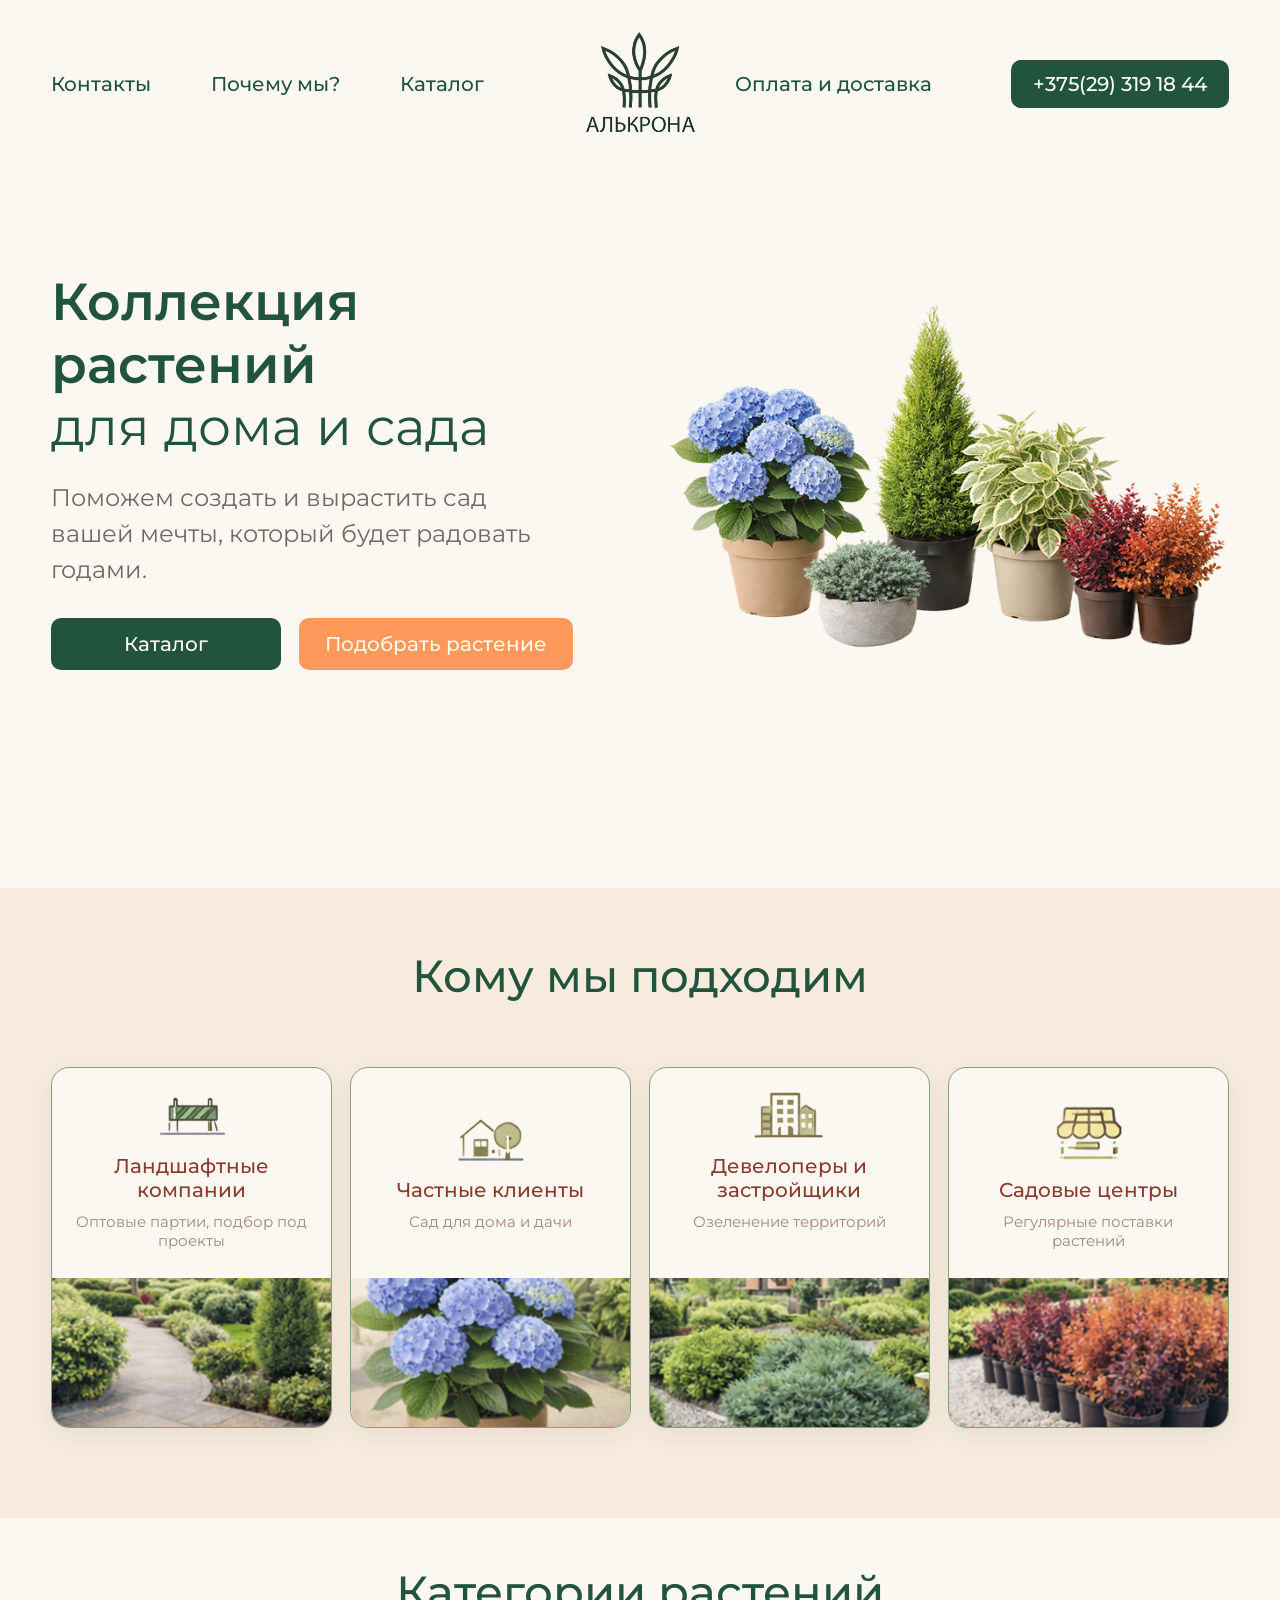
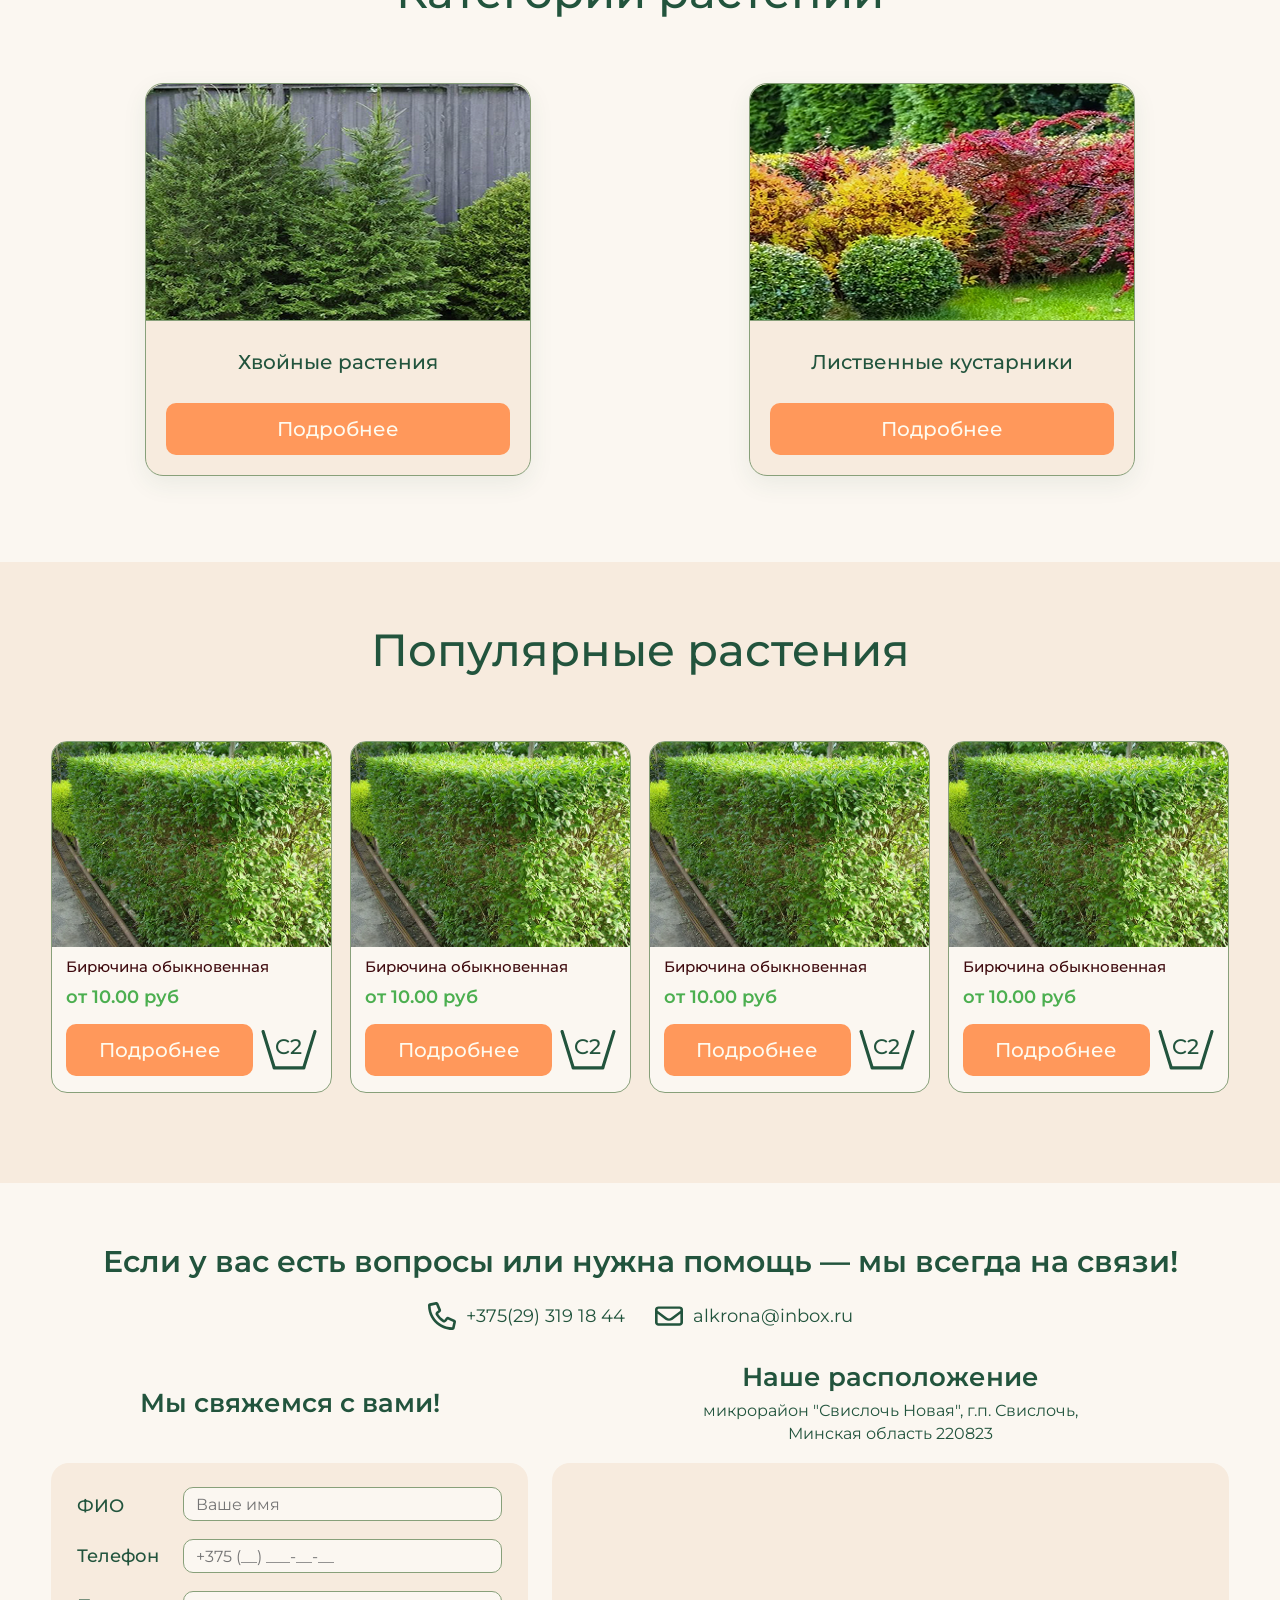
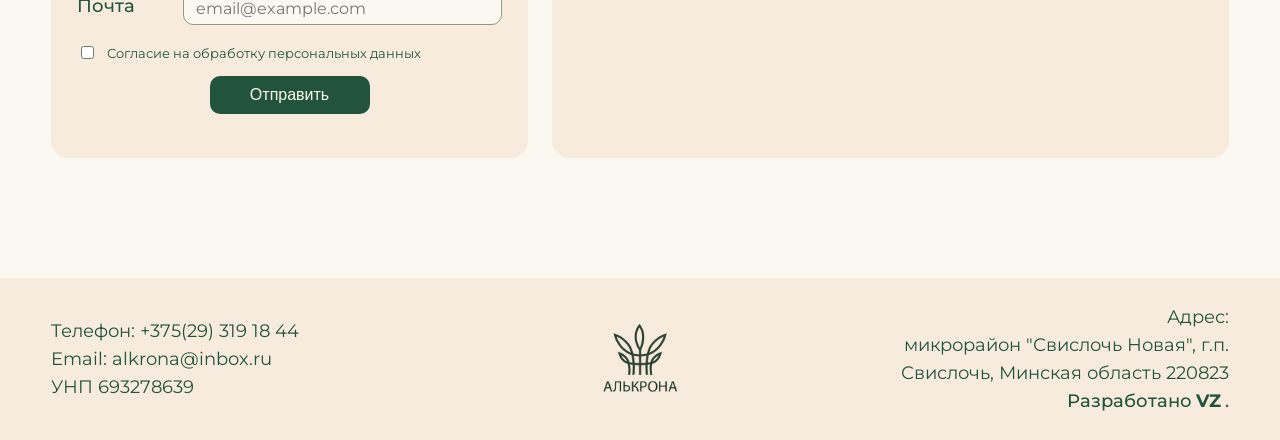
==== index.html @ c5afd736 "first commit" ====
<!DOCTYPE html>
<html lang="ru">

<head>
    <meta charset="UTF-8" />
    <meta name="viewport" content="width=device-width, initial-scale=1.0" />
    <title>Алькрона — коллекция растений для дома и сада</title>
    <link rel="preconnect" href="https://fonts.googleapis.com">
    <link rel="preconnect" href="https://fonts.gstatic.com" crossorigin>
    <link href="https://fonts.googleapis.com/css2?family=Montserrat:wght@400;500;600;700&display=swap" rel="stylesheet">
    <link rel="stylesheet" href="scss/style.css" />
</head>

<body class="page">
    <header class="site-header">
        <div class="container site-header__inner">
            <nav class="site-header__nav site-header__nav--left">
                <a class="site-header__link" href="#contacts">Контакты</a>
                <a class="site-header__link" href="#why">Почему мы?</a>
                <a class="site-header__link" href="#catalog">Каталог</a>
            </nav>

            <a class="site-header__logo" href="#top" aria-label="Алькрона">
                <img src="assets/images/logo.png" alt="Логотип Алькрона" />
            </a>

            <button class="site-header__toggle" type="button" aria-label="Открыть меню" aria-expanded="false"
                aria-controls="site-menu">
                <span class="site-header__toggle-line"></span>
                <span class="site-header__toggle-line"></span>
                <span class="site-header__toggle-line"></span>
            </button>

            <nav class="site-header__nav site-header__nav--right">
                <a class="site-header__link site-header__link-delivery" href="#delivery">Оплата и доставка</a>
                <a class="btn btn--ghost site-header__phone" href="tel:+375293191844">+375(29) 319 18 44</a>
            </nav>
        </div>
        <div class="site-header__drawer" id="site-menu">
            <div class="container site-header__drawer-inner">
                <a class="site-header__drawer-link" href="#contacts">Контакты</a>
                <a class="site-header__drawer-link" href="#why">Почему мы?</a>
                <a class="site-header__drawer-link" href="#catalog">Каталог</a>
                <a class="site-header__drawer-link" href="#delivery">Оплата и доставка</a>
                <a class="btn btn--ghost site-header__drawer-phone" href="tel:+375293191844">+375(29) 319 18 44</a>
            </div>
        </div>
    </header>

    <main>
        <section class="hero" id="top">
            <div class="container hero__inner">
                <div class="hero__text">
                    <h1 class="hero__title"><span class="hero__title-bold">Коллекция растений</span><br><span
                            class="hero__title-light">для дома и сада</span></h1>
                    <p class="hero__subtitle">Поможем создать и вырастить сад вашей мечты, который будет радовать
                        годами.</p>
                    <div class="hero__actions">
                        <a class="btn btn--primary hero__btn" href="#catalog">Каталог</a>
                        <a class="btn btn--secondary hero__btn hero__btn--accent" href="#contact-form">Подобрать
                            растение</a>
                    </div>
                </div>
                <div class="hero__image">
                    <img src="assets/images/cta.png" alt="Композиция из растений" />
                </div>
            </div>
        </section>

        <section class="section section--soft audience" id="why">
            <div class="container">
                <h2 class="section-title">Кому мы подходим</h2>
                <div class="audience__grid">
                    <article class="audience-card">
                        <img class="audience-card__icon" src="assets/images/land_comp.png" alt="Ландшафтные компании" />
                        <h3 class="audience-card__title">Ландшафтные компании</h3>
                        <p class="audience-card__desc">Оптовые партии, подбор под проекты</p>
                        <div class="audience-card__img-wrap">
                            <img class="audience-card__img" src="assets/images/land_comp_img.png"
                                alt="Ландшафтные компании" />
                        </div>
                    </article>

                    <article class="audience-card">
                        <img class="audience-card__icon" src="assets/images/clients.png" alt="Частные клиенты" />
                        <h3 class="audience-card__title">Частные клиенты</h3>
                        <p class="audience-card__desc">Сад для дома и дачи</p>
                        <div class="audience-card__img-wrap">
                            <img class="audience-card__img" src="assets/images/clients_img.png" alt="Частные клиенты" />
                        </div>
                    </article>

                    <article class="audience-card">
                        <img class="audience-card__icon" src="assets/images/dev.png" alt="Девелоперы и застройщики" />
                        <h3 class="audience-card__title">Девелоперы и застройщики</h3>
                        <p class="audience-card__desc">Озеленение территорий</p>
                        <div class="audience-card__img-wrap">
                            <img class="audience-card__img" src="assets/images/dev_img.png"
                                alt="Девелоперы и застройщики" />
                        </div>
                    </article>

                    <article class="audience-card">
                        <img class="audience-card__icon" src="assets/images/sad_centers.png" alt="Садовые центры" />
                        <h3 class="audience-card__title">Садовые центры</h3>
                        <p class="audience-card__desc">Регулярные поставки растений</p>
                        <div class="audience-card__img-wrap">
                            <img class="audience-card__img" src="assets/images/sad_centers_img.png"
                                alt="Садовые центры" />
                        </div>
                    </article>
                </div>
            </div>
        </section>

        <section class="section categories" id="catalog">
            <div class="container">
                <h2 class="section-title">Категории растений</h2>
                <div class="categories__grid">
                    <article class="category-card">
                        <img class="category-card__img" src="assets/images/hvoi.png" alt="Хвойные растения" />
                        <div class="category-card__body">
                            <h3 class="category-card__title">Хвойные растения</h3>
                            <a class="btn btn--secondary category-card__btn" href="#">Подробнее</a>
                        </div>
                    </article>

                    <article class="category-card">
                        <img class="category-card__img" src="assets/images/listven.png" alt="Лиственные кустарники" />
                        <div class="category-card__body">
                            <h3 class="category-card__title">Лиственные кустарники</h3>
                            <a class="btn btn--secondary category-card__btn" href="#">Подробнее</a>
                        </div>
                    </article>
                </div>
            </div>
        </section>

        <section class="section section--soft products">
            <div class="container">
                <h2 class="section-title">Популярные растения</h2>
                <div class="products__grid">
                    <article class="product-card">
                        <div class="product-card__img-wrap">
                            <img class="product-card__img" src="assets/images/birucha.png"
                                alt="Бирючина обыкновенная" />
                        </div>
                        <h4 class="product-card__title">Бирючина обыкновенная</h4>
                        <p class="product-card__price">от 10.00 руб</p>
                        <div class="product-card__footer">
                            <a class="btn btn--secondary product-card__btn" href="#">Подробнее</a>
                            <span class="pot-badge" aria-label="Размер горшка C2">
                                <svg viewBox="0 0 53 38" xmlns="http://www.w3.org/2000/svg" aria-hidden="true">
                                    <line x1="12.5" y1="36.0002" x2="40.5" y2="36.0002" stroke="currentColor"
                                        stroke-width="3" stroke-linecap="round" />
                                    <line x1="1.5" y1="-1.5" x2="37.1826" y2="-1.5"
                                        transform="matrix(0.29468 -0.955596 0.957003 0.290079 41.601 37.4829)"
                                        stroke="currentColor" stroke-width="3" stroke-linecap="round" />
                                    <line x1="1.5" y1="-1.5" x2="37.1826" y2="-1.5"
                                        transform="matrix(-0.29468 -0.955596 -0.957003 0.290079 11.399 37.4651)"
                                        stroke="currentColor" stroke-width="3" stroke-linecap="round" />
                                    <text x="26.5" y="23" text-anchor="middle" font-size="20" font-weight="500"
                                        fill="currentColor">C2</text>
                                </svg>
                            </span>
                        </div>
                    </article>

                    <article class="product-card">
                        <div class="product-card__img-wrap">
                            <img class="product-card__img" src="assets/images/birucha.png"
                                alt="Бирючина обыкновенная" />
                        </div>
                        <h4 class="product-card__title">Бирючина обыкновенная</h4>
                        <p class="product-card__price">от 10.00 руб</p>
                        <div class="product-card__footer">
                            <a class="btn btn--secondary product-card__btn" href="#">Подробнее</a>
                            <span class="pot-badge" aria-label="Размер горшка C2">
                                <svg viewBox="0 0 53 38" xmlns="http://www.w3.org/2000/svg" aria-hidden="true">
                                    <line x1="12.5" y1="36.0002" x2="40.5" y2="36.0002" stroke="currentColor"
                                        stroke-width="3" stroke-linecap="round" />
                                    <line x1="1.5" y1="-1.5" x2="37.1826" y2="-1.5"
                                        transform="matrix(0.29468 -0.955596 0.957003 0.290079 41.601 37.4829)"
                                        stroke="currentColor" stroke-width="3" stroke-linecap="round" />
                                    <line x1="1.5" y1="-1.5" x2="37.1826" y2="-1.5"
                                        transform="matrix(-0.29468 -0.955596 -0.957003 0.290079 11.399 37.4651)"
                                        stroke="currentColor" stroke-width="3" stroke-linecap="round" />
                                    <text x="26.5" y="23" text-anchor="middle" font-size="20" font-weight="500"
                                        fill="currentColor">C2</text>
                                </svg>
                            </span>
                        </div>
                    </article>

                    <article class="product-card">
                        <div class="product-card__img-wrap">
                            <img class="product-card__img" src="assets/images/birucha.png"
                                alt="Бирючина обыкновенная" />
                        </div>
                        <h4 class="product-card__title">Бирючина обыкновенная</h4>
                        <p class="product-card__price">от 10.00 руб</p>
                        <div class="product-card__footer">
                            <a class="btn btn--secondary product-card__btn" href="#">Подробнее</a>
                            <span class="pot-badge" aria-label="Размер горшка C2">
                                <svg viewBox="0 0 53 38" xmlns="http://www.w3.org/2000/svg" aria-hidden="true">
                                    <line x1="12.5" y1="36.0002" x2="40.5" y2="36.0002" stroke="currentColor"
                                        stroke-width="3" stroke-linecap="round" />
                                    <line x1="1.5" y1="-1.5" x2="37.1826" y2="-1.5"
                                        transform="matrix(0.29468 -0.955596 0.957003 0.290079 41.601 37.4829)"
                                        stroke="currentColor" stroke-width="3" stroke-linecap="round" />
                                    <line x1="1.5" y1="-1.5" x2="37.1826" y2="-1.5"
                                        transform="matrix(-0.29468 -0.955596 -0.957003 0.290079 11.399 37.4651)"
                                        stroke="currentColor" stroke-width="3" stroke-linecap="round" />
                                    <text x="26.5" y="23" text-anchor="middle" font-size="20" font-weight="500"
                                        fill="currentColor">C2</text>
                                </svg>
                            </span>
                        </div>
                    </article>

                    <article class="product-card">
                        <div class="product-card__img-wrap">
                            <img class="product-card__img" src="assets/images/birucha.png"
                                alt="Бирючина обыкновенная" />
                        </div>
                        <h4 class="product-card__title">Бирючина обыкновенная</h4>
                        <p class="product-card__price">от 10.00 руб</p>
                        <div class="product-card__footer">
                            <a class="btn btn--secondary product-card__btn" href="#">Подробнее</a>
                            <span class="pot-badge" aria-label="Размер горшка C2">
                                <svg viewBox="0 0 53 38" xmlns="http://www.w3.org/2000/svg" aria-hidden="true">
                                    <line x1="12.5" y1="36.0002" x2="40.5" y2="36.0002" stroke="currentColor"
                                        stroke-width="3" stroke-linecap="round" />
                                    <line x1="1.5" y1="-1.5" x2="37.1826" y2="-1.5"
                                        transform="matrix(0.29468 -0.955596 0.957003 0.290079 41.601 37.4829)"
                                        stroke="currentColor" stroke-width="3" stroke-linecap="round" />
                                    <line x1="1.5" y1="-1.5" x2="37.1826" y2="-1.5"
                                        transform="matrix(-0.29468 -0.955596 -0.957003 0.290079 11.399 37.4651)"
                                        stroke="currentColor" stroke-width="3" stroke-linecap="round" />
                                    <text x="26.5" y="23" text-anchor="middle" font-size="20" font-weight="500"
                                        fill="currentColor">C2</text>
                                </svg>
                            </span>
                        </div>
                    </article>
                </div>
            </div>
        </section>

        <section class="contact container" id="contacts">
            <h4 class="contact__title">Если у вас есть вопросы или нужна помощь — мы всегда на связи!</h4>
            <div class="contact__info">
                <div class="contact__info-item">
                    <svg class="contact__info-item__icon" width="30" height="30" viewBox="0 0 30 30" fill="none"
                        xmlns="http://www.w3.org/2000/svg" aria-hidden="true">
                        <path
                            d="M22.0312 16.1106C20.9766 15.7199 20.0586 15.9543 19.2773 16.8138L17.3438 19.158C14.6094 17.5562 12.4414 15.3878 10.8398 12.6529L13.1836 10.7189C14.043 9.93749 14.2773 9.01934 13.8867 7.96445L11.0742 1.40066C10.8398 0.892752 10.4688 0.521586 9.96094 0.287165C9.49219 0.0136745 8.98438 -0.0644657 8.4375 0.0527447L1.875 1.45927C0.703125 1.77183 0.078125 2.5337 0 3.74487C0.0390625 8.31608 1.09375 12.477 3.16406 16.2278C5.19531 19.9785 7.96875 23.0651 11.4844 25.4874C15 27.8707 18.9844 29.3358 23.4375 29.8828C24.0234 29.9219 24.6094 29.9609 25.1953 30C25.5469 30 25.8984 30 26.25 30C27.4609 29.9219 28.2227 29.3163 28.5352 28.1832L29.9414 21.6195C30.0586 21.0334 30 20.506 29.7656 20.0371C29.4922 19.5292 29.1016 19.158 28.5938 18.9236L22.0312 16.1106ZM25.8984 27.187C21.6016 27.0697 17.7344 25.9758 14.2969 23.9051C10.8594 21.8734 8.125 19.1385 6.09375 15.7003C4.02344 12.2622 2.92969 8.41375 2.8125 4.15511L8.61328 2.86579L11.1328 8.78492L9.02344 10.4845C8.51562 10.9533 8.20312 11.5198 8.08594 12.184C7.96875 12.8091 8.06641 13.4343 8.37891 14.0594C10.2539 17.2241 12.7734 19.7441 15.9375 21.6195C16.5625 21.9711 17.207 22.0688 17.8711 21.9125C18.4961 21.7953 19.043 21.4827 19.5117 20.9748L21.2695 18.865L27.1289 21.385L25.8984 27.187Z"
                            fill="#22543D" />
                    </svg>
                    <a href="tel:+375293191844">+375(29) 319 18 44</a>
                </div>
                <div class="contact__info-item">
                    <svg class="contact__info-item__icon" width="32" height="22" viewBox="0 0 32 22" fill="none"
                        xmlns="http://www.w3.org/2000/svg" aria-hidden="true">
                        <path
                            d="M4 2.75C3.375 2.78819 3.04167 3.09375 3 3.66667V4.92708L13.8125 13.0625C14.4792 13.5208 15.2083 13.75 16 13.75C16.8333 13.75 17.5833 13.5208 18.25 13.0625L29 4.92708V3.66667C28.9583 3.09375 28.625 2.78819 28 2.75H4ZM3 8.47917V18.3333C3.04167 18.9062 3.375 19.2118 4 19.25H28C28.625 19.2118 28.9583 18.9062 29 18.3333V8.47917L20.125 15.1823C18.875 16.0608 17.5 16.5 16 16.5C14.5 16.5 13.125 16.0608 11.875 15.1823L3 8.47917ZM0 3.66667C0.0416667 2.63542 0.4375 1.77604 1.1875 1.08854C1.9375 0.401042 2.875 0.0381944 4 0H28C29.125 0.0381944 30.0625 0.401042 30.8125 1.08854C31.5625 1.77604 31.9583 2.63542 32 3.66667V18.3333C31.9583 19.3646 31.5625 20.224 30.8125 20.9115C30.0625 21.599 29.125 21.9618 28 22H4C2.875 21.9618 1.9375 21.599 1.1875 20.9115C0.4375 20.224 0.0416667 19.3646 0 18.3333V3.66667Z"
                            fill="#22543D" />
                    </svg>
                    <a href="mailto:alkrona@inbox.ru">alkrona@inbox.ru</a>
                </div>
            </div>
            <div class="form-map" id="contact-form">
                <div class="form-map__head form-map__head--form">Мы свяжемся с вами!</div>
                <div class="form-map__head form-map__head--map">
                    <div class="form-map__title">Наше расположение</div>
                    <div class="form-map__address">микрорайон "Свислочь Новая", г.п. Свислочь,<br>Минская область 220823</div>
                </div>
                <div class="form-block">
                    <form class="contact__form" id="contactForm">
                        <div class="contact__form__block">
                            <div>
                                <label for="name" class="form__label">ФИО</label>
                                <label for="phone" class="form__label form__label--margin">Телефон</label>
                                <label for="email" class="form__label">Почта</label>
                            </div>
                            <div>
                                <input type="text" id="name" name="name" class="form__input" placeholder="Ваше имя" autocomplete="name" pattern="[A-Za-zА-Яа-яЁё\\s\\-]+" title="Только буквы, пробелы и дефис" required="">
                                <input type="tel" id="phone" name="phone" class="form__input form__input--margin" placeholder="+375 (__) ___-__-__" inputmode="numeric" autocomplete="tel" pattern="\\+375 \\(\\d{2}\\) \\d{3}-\\d{2}-\\d{2}" title="Формат: +375 (__) ___-__-__" maxlength="19" required="">
                                <input type="email" id="email" name="email" class="form__input" placeholder="email@example.com" autocomplete="email" required="">
                            </div>
                        </div>
                        <div class="form__checkbox">
                            <input type="checkbox" id="consent" name="consent" required="">
                            <label for="consent">Согласие на обработку персональных данных</label>
                        </div>
                        <button type="submit" class="form__button">Отправить</button>
                    </form>
                    <div id="formStatus" class="form__status" style="margin-top: 20px;"></div>
                </div>
                <div class="contact__map" id="delivery">
                    <iframe src="https://yandex.ru/map-widget/v1/?um=constructor%3A8d1dd97cea5bcbd13bef0f22e17e92874f72eb091e16b5cc76e652ec276bca34&amp;source=constructor" allowfullscreen></iframe>
                </div>
            </div>
        </section>
    </main>

    <footer class="site-footer">
        <div class="container site-footer__inner">
            <div class="site-footer__left">
                <span>Телефон: +375(29) 319 18 44</span>
                <span>Email: alkrona@inbox.ru</span>
                <span>УНП 693278639</span>
            </div>
            <div class="site-footer__center">
                <img src="assets/images/logo.png" alt="Алькрона" />
            </div>
            <div class="site-footer__right">
                <span>Адрес:</span>
                <span>микрорайон "Свислочь Новая", г.п.</span>
                <span>Свислочь, Минская область 220823</span>
                <span class="developer">Разработано <strong>VZ</strong>.</span>
            </div>
        </div>
    </footer>
    <script src="js/sctipt.js"></script>
</body>
</html>
---- scss/style.css ----
* {
  box-sizing: border-box;
}

body.page {
  margin: 0;
  font-family: "Montserrat", sans-serif;
  background: #FBF7F1;
  color: #22543D;
}

img {
  max-width: 100%;
  display: block;
}

a {
  color: inherit;
  text-decoration: none;
}

.container {
  width: min(1180px, 92vw);
  margin: 0 auto;
}

.btn, .form__button {
  display: inline-flex;
  align-items: center;
  justify-content: center;
  padding: 14px 26px;
  border-radius: 10px;
  font-weight: 500;
  font-size: 20px;
  border: none;
  cursor: pointer;
  transition: transform 0.15s ease, box-shadow 0.15s ease, background 0.15s ease;
}
.btn--primary, .form__button {
  background: #22543D;
  color: #FEFAEE;
}
.btn--secondary {
  background: #FF985B;
  color: #FEFAEE;
}
.btn--ghost {
  background: #22543D;
  color: #fff;
  font-weight: 500;
  padding: 12px 22px;
}
.btn:hover, .form__button:hover {
  transform: translateY(-1px);
  box-shadow: 0 8px 24px rgba(34, 84, 61, 0.08);
}

.site-header {
  background: #FBF7F1;
}
.site-header__inner {
  display: grid;
  grid-template-columns: 1fr auto 1fr;
  grid-template-areas: "left logo right";
  align-items: center;
  gap: 16px;
  padding: 28px 0 14px;
}
.site-header__nav {
  display: flex;
  align-items: center;
  gap: 60px;
  flex-wrap: wrap;
}
.site-header__nav--left {
  grid-area: left;
}
.site-header__nav--right {
  grid-area: right;
  justify-content: space-between;
  gap: 0px !important;
}
.site-header__link {
  font-size: 20px;
  font-weight: 500;
  line-height: 1.2;
  color: #22543D;
}
.site-header__link-delivery {
  padding-left: 20px;
}
.site-header__logo {
  grid-area: logo;
  justify-self: center;
}
.site-header__logo img {
  width: 118px;
}
.site-header__phone {
  white-space: nowrap;
  min-width: 210px;
  justify-content: center;
}
.site-header__toggle {
  grid-area: right;
  justify-self: end;
  display: none;
  width: 36px;
  height: 20px;
  border: none;
  background: transparent;
  padding: 0;
  flex-direction: column;
  align-items: center;
  justify-content: space-between;
  cursor: pointer;
}
.site-header__toggle-line {
  width: 100%;
  height: 2px;
  background: #22543D;
  border-radius: 2px;
  transition: transform 0.2s ease, opacity 0.2s ease;
}
.site-header__drawer {
  display: none;
  border-top: 1px solid #E6D9C9;
  background: #FBF7F1;
  padding: 12px 0 18px;
}
.site-header__drawer-inner {
  display: flex;
  flex-direction: column;
  gap: 20px;
  text-align: center;
}
.site-header__drawer-link {
  font-size: 20px;
  font-weight: 500;
  color: #22543D;
}
.site-header__drawer-phone {
  width: 100%;
  justify-content: center;
}

.site-header--open .site-header__drawer {
  display: block;
}

.site-header--open .site-header__toggle-line:nth-child(1) {
  transform: translateY(9px) rotate(45deg);
}

.site-header--open .site-header__toggle-line:nth-child(2) {
  opacity: 0;
}

.site-header--open .site-header__toggle-line:nth-child(3) {
  transform: translateY(-9px) rotate(-45deg);
}

.hero {
  padding: 100px 0 200px;
}
.hero__inner {
  display: grid;
  grid-template-columns: repeat(2, minmax(0, 1fr));
  gap: 48px;
  align-items: center;
}
.hero__title {
  margin: 0 0 22px;
  font-size: 52px;
  line-height: 1.2;
  font-weight: 700;
  color: #22543D;
}
.hero__title-bold {
  font-weight: 600;
  display: inline;
}
.hero__title-light {
  font-weight: 400;
  display: inline;
}
.hero__subtitle {
  margin: 0 0 30px;
  font-size: 24px;
  line-height: 1.5;
  color: #6F6A63;
  max-width: 500px;
}
.hero__actions {
  display: flex;
  gap: 18px;
  flex-wrap: wrap;
}
.hero__btn {
  min-width: 230px;
  text-align: center;
}
.hero__image img {
  width: 100%;
  height: auto;
  -o-object-fit: contain;
     object-fit: contain;
}

.section {
  padding: 46px 0 86px;
}
.section--soft {
  background: #F7EBDE;
  padding: 60px 0 90px;
}

.section-title {
  margin: 0 0 64px;
  text-align: center;
  font-size: 45px;
  font-weight: 500;
  color: #22543D;
}

.audience__grid {
  display: grid;
  grid-template-columns: repeat(auto-fit, minmax(240px, 1fr));
  gap: 18px;
}

.audience-card {
  background: #FBF7F1;
  border: 1px solid #88A07A;
  border-radius: 18px;
  padding: 18px 18px 0;
  text-align: center;
  display: flex;
  flex-direction: column;
  gap: 10px;
  justify-content: flex-end;
  overflow: hidden;
  min-height: 360px;
  box-shadow: 0 8px 24px rgba(34, 84, 61, 0.08);
}
.audience-card__icon {
  width: 72px;
  height: auto;
  margin: 4px auto;
}
.audience-card__title {
  margin: 0;
  font-size: 20px;
  font-weight: 500;
  color: #8C3A2B;
}
.audience-card__desc {
  margin: 0;
  font-size: 15px;
  font-weight: 400;
  color: #A4887A;
  min-height: 44px;
}
.audience-card__img-wrap {
  width: calc(100% + 36px);
  margin: 12px -18px -1px;
  border-bottom-left-radius: 18px;
  border-bottom-right-radius: 18px;
  overflow: hidden;
  height: 150px;
  display: flex;
}
.audience-card__img {
  width: 100%;
  height: 100%;
  -o-object-fit: cover;
     object-fit: cover;
  -o-object-position: center;
     object-position: center;
  display: block;
}

.categories__grid {
  display: grid;
  grid-template-columns: repeat(auto-fit, minmax(340px, 1fr));
  gap: 32px;
  margin-top: 12px;
  justify-items: center;
}

.category-card {
  width: 100%;
  max-width: 386px;
  background: #F7EBDE;
  border: 1px solid #88A07A;
  border-radius: 18px;
  overflow: hidden;
  display: flex;
  flex-direction: column;
  box-shadow: 0 8px 24px rgba(34, 84, 61, 0.08);
}
.category-card__img {
  width: 100%;
  height: 236px;
  -o-object-fit: cover;
     object-fit: cover;
}
.category-card__body {
  padding: 29px 20px 20px;
  display: flex;
  flex-direction: column;
  gap: 29px;
  align-items: center;
  border-top: 1px solid #88A07A;
}
.category-card__title {
  margin: 0;
  font-size: 20px;
  font-weight: 500;
  color: #22543D;
}
.category-card__btn {
  width: 100%;
  max-width: 352px;
  height: 52px;
  font-size: 20px;
}

.products__grid {
  display: grid;
  grid-template-columns: repeat(auto-fit, minmax(230px, 1fr));
  gap: 18px;
  margin-top: 8px;
}

.product-card {
  background: #FBF7F1;
  border: 1px solid #88A07A;
  border-radius: 16px;
  overflow: hidden;
  display: flex;
  flex-direction: column;
  gap: 10px;
  padding: 12px 14px 16px;
}
.product-card__img-wrap {
  margin: -12px -14px 0;
}
.product-card__img {
  width: 100%;
  height: 205px;
  -o-object-fit: cover;
     object-fit: cover;
  -o-object-position: center;
     object-position: center;
  display: block;
}
.product-card__title {
  margin: 0;
  font-size: 15px;
  font-weight: 500;
  color: #3F0B0F;
}
.product-card__price {
  margin: 0;
  font-size: 18px;
  font-weight: 600;
  color: #4CAF50;
}
.product-card__footer {
  display: flex;
  align-items: center;
  justify-content: space-between;
  margin-top: 6px;
  gap: 8px;
}
.product-card__btn {
  flex: 1;
  min-width: 130px;
  text-align: center;
}

.pot-badge {
  color: #22543D;
  display: inline-flex;
  align-items: center;
  justify-content: center;
  width: 56px;
}
.pot-badge svg {
  width: 56px;
  height: 40px;
}

.contact {
  padding: 60px 0 80px;
}
.contact__title {
  margin: 0 0 22px;
  text-align: center;
  font-size: 30px;
  font-weight: 600;
  color: #22543D;
}
.contact__info {
  display: flex;
  justify-content: center;
  gap: 30px;
  flex-wrap: wrap;
  color: #22543D;
  font-size: 18px;
}
.contact__info-item {
  display: inline-flex;
  align-items: center;
  gap: 10px;
}
.contact__info-item__icon {
  width: 28px;
  height: 28px;
}

.form-block {
  background: #F7EBDE;
  border-radius: 18px;
  padding: 24px 26px;
  min-height: 280px;
  grid-column: 1/span 5;
}
.form-map {
  display: grid;
  grid-template-columns: repeat(12, minmax(0, 1fr));
  -moz-column-gap: 24px;
       column-gap: 24px;
  row-gap: 18px;
  margin-top: 32px;
  align-items: center;
}
.form-map__head {
  font-size: 26px;
  font-weight: 600;
  color: #22543D;
  line-height: 1.2;
  text-align: center;
}
.form-map__head--form {
  grid-column: 1/span 5;
}
.form-map__head--map {
  grid-column: 6/span 7;
}
.form-map__title {
  font-size: 26px;
  font-weight: 600;
  margin-bottom: 6px;
}
.form-map__address {
  font-size: 16px;
  color: #22543D;
  line-height: 1.45;
  font-weight: 400;
}
.form__label {
  font-size: 18px;
  color: #22543D;
  font-weight: 500;
  display: inline-block;
}
.form__label--margin {
  margin: 28px 0;
}
.form__input {
  width: 100%;
  height: 34px;
  padding: 0 12px;
  border-radius: 10px;
  border: 1px solid #88A07A;
  background: #FBF7F1;
  font-size: 16px;
  font-family: inherit;
  outline: none;
  transition: border 0.15s ease, box-shadow 0.15s ease;
}
.form__input:focus {
  border-color: #22543D;
  box-shadow: 0 0 0 3px rgba(34, 84, 61, 0.12);
}
.form__input--margin {
  margin: 18px 0;
}
.form__checkbox {
  display: flex;
  align-items: center;
  gap: 10px;
  font-size: 13px;
  color: #22543D;
  margin-top: 4px;
}
.form__button {
  width: 160px;
  height: 38px;
  font-size: 16px;
  align-self: center;
}

.contact__map {
  background: #F7EBDE;
  border-radius: 18px;
  height: 295px;
  grid-column: 6/span 7;
  display: flex;
  flex-direction: column;
  gap: 12px;
}
.contact__map__placeholder {
  display: flex;
  align-items: center;
  justify-content: center;
  color: #22543D;
  font-weight: 600;
  font-size: 20px;
}
.contact__form {
  display: flex;
  flex-direction: column;
  gap: 14px;
}
.contact__form__block {
  display: grid;
  grid-template-columns: 90px 1fr;
  gap: 16px 16px;
  align-items: center;
}

.contact__map iframe,
.contact__map__placeholder {
  width: 100%;
  height: 100%;
  border: none;
  border-radius: 14px;
}

.site-footer {
  background: #F7EBDE;
  padding: 28px 0;
  margin-top: 40px;
}
.site-footer__inner {
  display: grid;
  grid-template-columns: 1fr auto 1fr;
  align-items: center;
  gap: 12px;
  color: #22543D;
  font-size: 18px;
}
.site-footer__left, .site-footer__center, .site-footer__right {
  display: flex;
  flex-direction: column;
  gap: 6px;
}
.site-footer__center {
  align-items: center;
  justify-self: center;
}
.site-footer__center img {
  width: 80px;
  height: auto;
}
.site-footer__right {
  text-align: right;
  align-items: flex-end;
}
.site-footer .developer {
  display: inline-flex;
  align-items: baseline;
  gap: 4px;
  font-weight: 500;
}

@media (max-width: 1100px) {
  .site-header__inner {
    grid-template-columns: repeat(2, minmax(0, 1fr));
    row-gap: 14px;
  }
  .site-header__logo {
    grid-column: 1/-1;
    justify-self: center;
  }
  .site-header__nav {
    gap: 15px !important;
  }
  .site-header__link {
    font-size: 20px;
  }
  .site-header__nav--left {
    flex-direction: column;
    align-items: flex-start;
  }
  .site-header__nav--right {
    flex-direction: column;
    align-items: flex-end;
    justify-content: flex-start;
  }
}
@media (max-width: 900px) {
  .site-header__nav {
    display: none;
  }
  .site-header__toggle {
    display: inline-flex;
  }
  .hero__inner {
    grid-template-columns: 1fr;
    text-align: center;
  }
  .hero__subtitle {
    margin-left: auto;
    margin-right: auto;
  }
  .hero__actions {
    justify-content: center;
  }
  .form-map {
    grid-template-columns: 1fr;
  }
  .form-map__head--form,
  .form-map__head--map,
  .form-block,
  .contact__map {
    grid-column: 1/-1;
  }
}
@media (max-width: 768px) {
  .site-header__link {
    font-size: 18px;
  }
  .hero__title {
    font-size: 42px;
  }
  .hero__subtitle {
    font-size: 20px;
  }
  .section-title {
    font-size: 30px;
  }
  .site-footer__inner {
    grid-template-columns: 1fr;
    text-align: center;
  }
  .site-footer__left,
  .site-footer__right {
    align-items: center;
  }
}
@media (max-width: 560px) {
  .site-header__inner {
    grid-template-columns: 1fr;
  }
  .site-header__nav {
    justify-content: center;
  }
  .btn, .form__button,
  .btn--ghost {
    width: 100%;
    font-size: 22px;
  }
  .hero__actions {
    flex-direction: column;
  }
  .products__grid {
    grid-template-columns: repeat(auto-fit, minmax(210px, 1fr));
  }
  .categories__grid {
    grid-template-columns: 1fr;
  }
  .contact__form__block {
    grid-template-columns: 1fr;
  }
  .form__label--margin {
    margin-top: 0;
    margin-bottom: 0;
  }
}/*# sourceMappingURL=style.css.map */
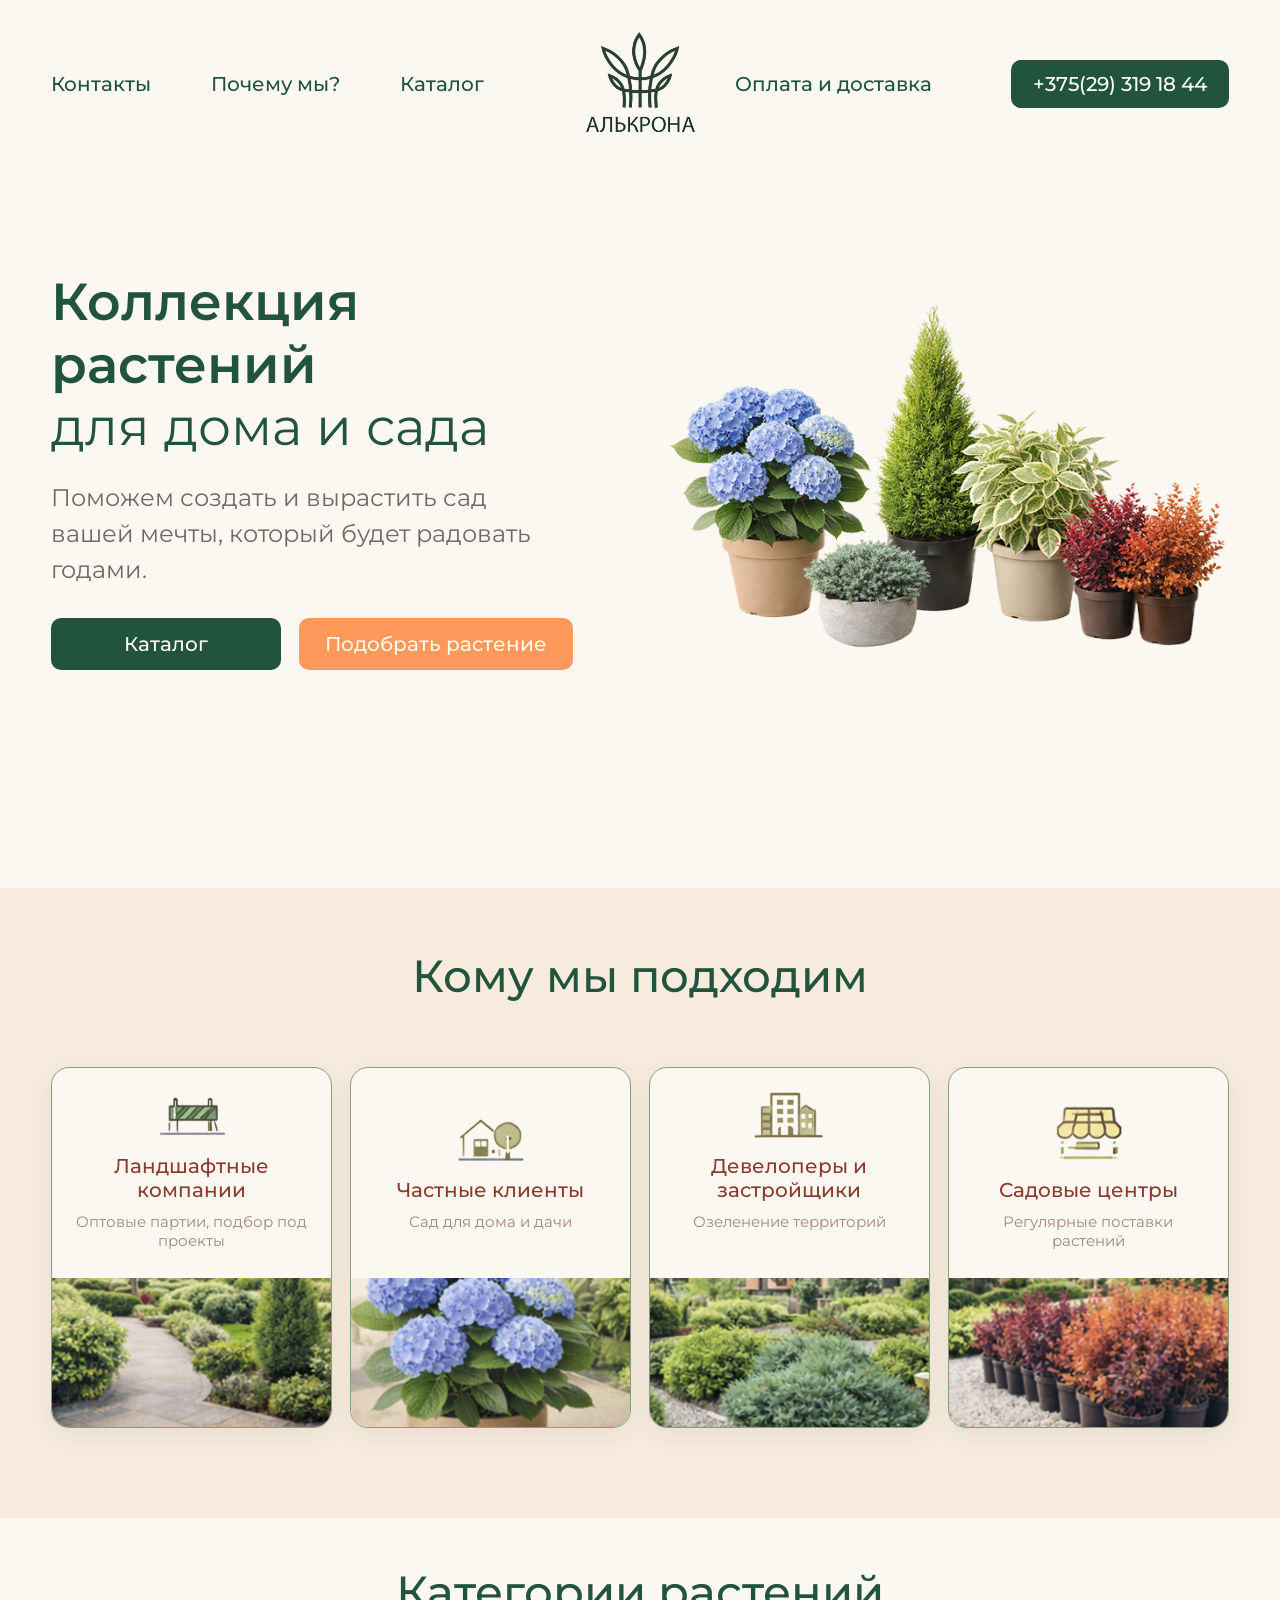
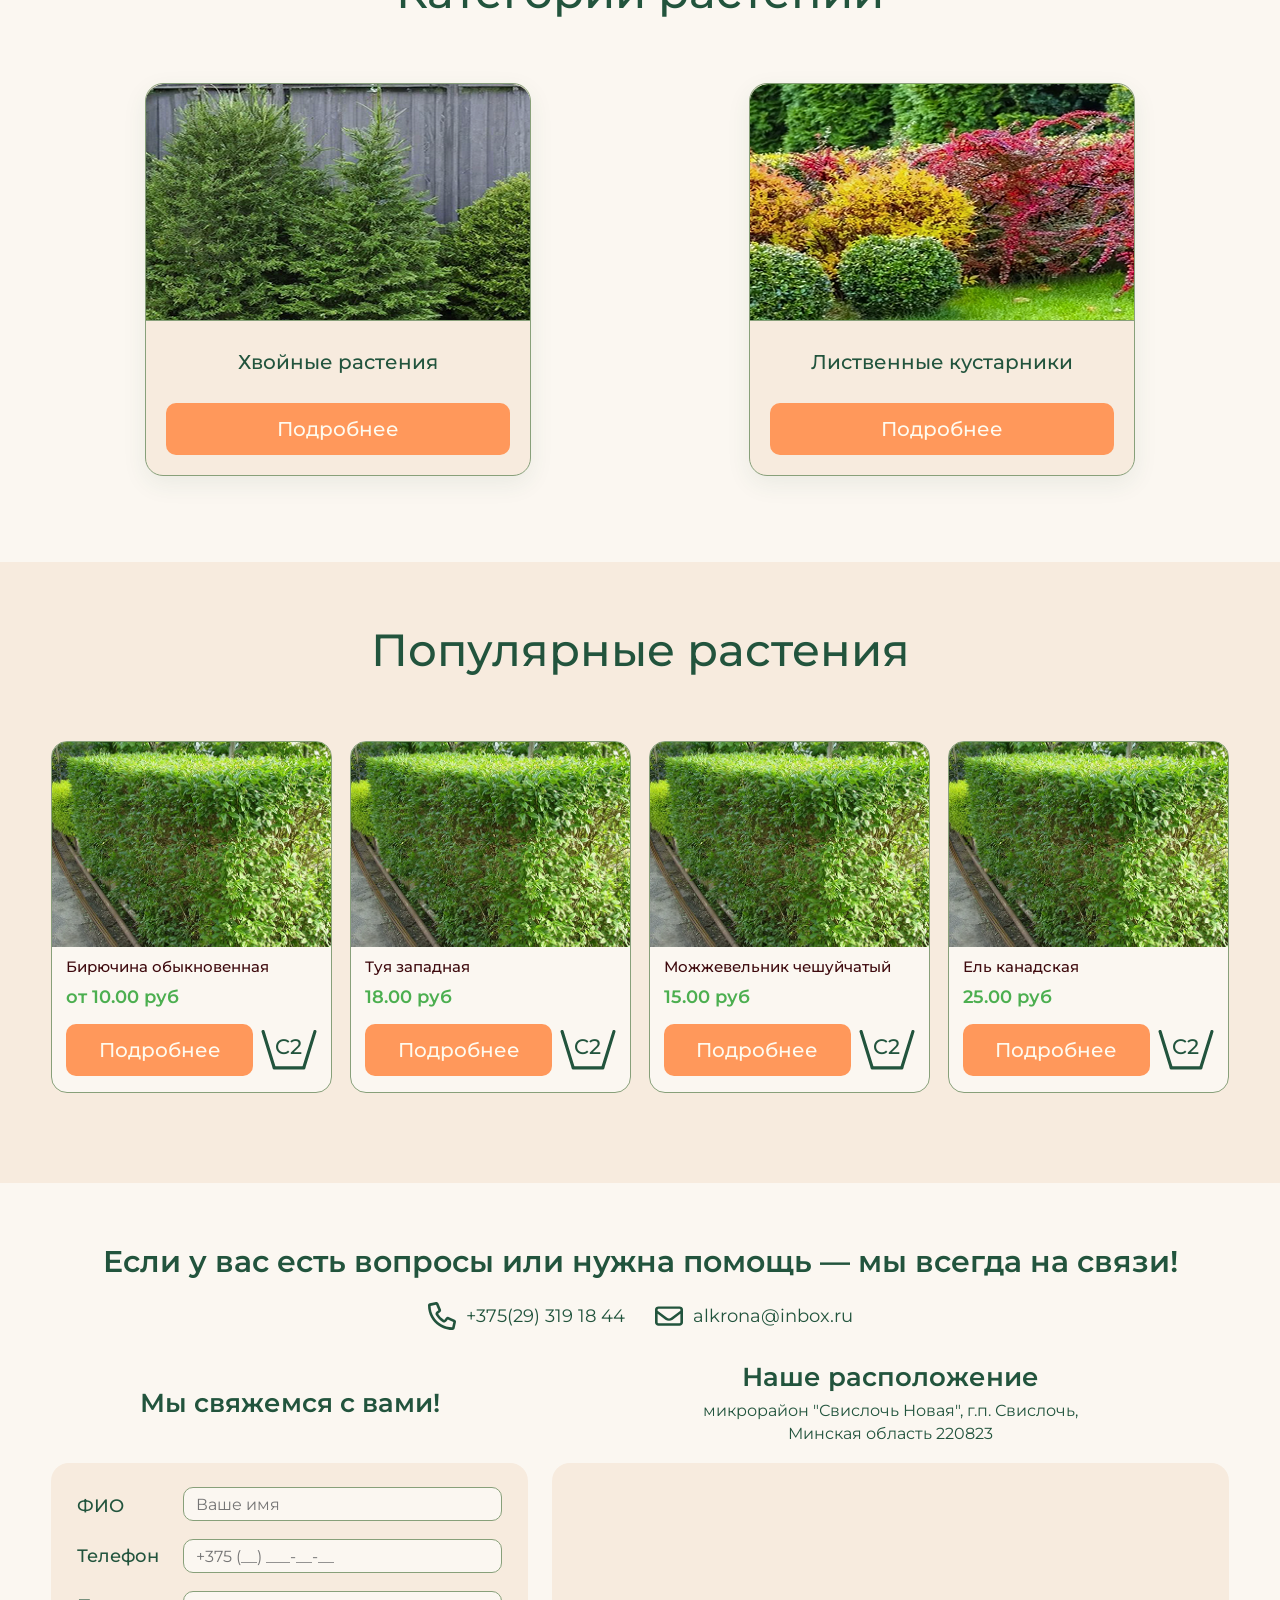
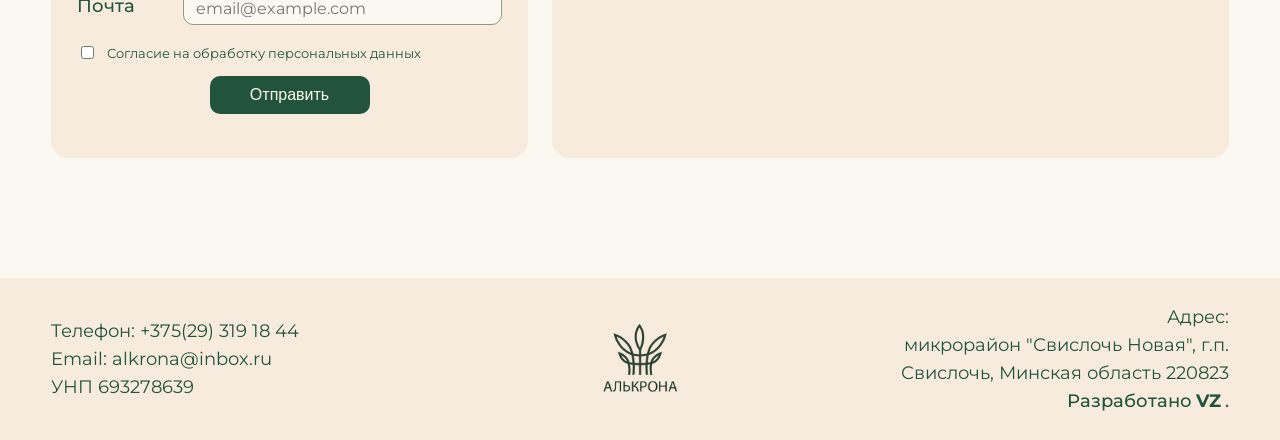
==== commit 250d80d7: "WP aded" ====
--- a/index.html
+++ b/index.html
@@ -17,7 +17,7 @@
             <nav class="site-header__nav site-header__nav--left">
                 <a class="site-header__link" href="#contacts">Контакты</a>
                 <a class="site-header__link" href="#why">Почему мы?</a>
-                <a class="site-header__link" href="#catalog">Каталог</a>
+                <a class="site-header__link" href="catalog.html">Каталог</a>
             </nav>
 
             <a class="site-header__logo" href="#top" aria-label="Алькрона">
@@ -40,7 +40,7 @@
             <div class="container site-header__drawer-inner">
                 <a class="site-header__drawer-link" href="#contacts">Контакты</a>
                 <a class="site-header__drawer-link" href="#why">Почему мы?</a>
-                <a class="site-header__drawer-link" href="#catalog">Каталог</a>
+                <a class="site-header__drawer-link" href="catalog.html">Каталог</a>
                 <a class="site-header__drawer-link" href="#delivery">Оплата и доставка</a>
                 <a class="btn btn--ghost site-header__drawer-phone" href="tel:+375293191844">+375(29) 319 18 44</a>
             </div>
@@ -121,7 +121,7 @@
                         <img class="category-card__img" src="assets/images/hvoi.png" alt="Хвойные растения" />
                         <div class="category-card__body">
                             <h3 class="category-card__title">Хвойные растения</h3>
-                            <a class="btn btn--secondary category-card__btn" href="#">Подробнее</a>
+                            <a class="btn btn--secondary category-card__btn" href="catalog.html?category=conifers">Подробнее</a>
                         </div>
                     </article>
 
@@ -129,7 +129,7 @@
                         <img class="category-card__img" src="assets/images/listven.png" alt="Лиственные кустарники" />
                         <div class="category-card__body">
                             <h3 class="category-card__title">Лиственные кустарники</h3>
-                            <a class="btn btn--secondary category-card__btn" href="#">Подробнее</a>
+                            <a class="btn btn--secondary category-card__btn" href="catalog.html?category=shrubs">Подробнее</a>
                         </div>
                     </article>
                 </div>
@@ -140,16 +140,15 @@
             <div class="container">
                 <h2 class="section-title">Популярные растения</h2>
                 <div class="products__grid">
-                    <article class="product-card">
+                    <article class="product-card" data-product-id="biryuchina-c2">
                         <div class="product-card__img-wrap">
-                            <img class="product-card__img" src="assets/images/birucha.png"
-                                alt="Бирючина обыкновенная" />
+                            <img class="product-card__img" src="assets/images/birucha.png" alt="Бирючина обыкновенная" />
                         </div>
                         <h4 class="product-card__title">Бирючина обыкновенная</h4>
-                        <p class="product-card__price">от 10.00 руб</p>
+                        <p class="product-card__price"><span class="product-card__price-from">от </span><span class="product-card__price-value">10.00 руб</span></p>
                         <div class="product-card__footer">
-                            <a class="btn btn--secondary product-card__btn" href="#">Подробнее</a>
-                            <span class="pot-badge" aria-label="Размер горшка C2">
+                            <a class="btn btn--secondary product-card__btn" href="product.html?id=biryuchina-c2">Подробнее</a>
+                            <span class="pot-badge" aria-label="Размер горшка">
                                 <svg viewBox="0 0 53 38" xmlns="http://www.w3.org/2000/svg" aria-hidden="true">
                                     <line x1="12.5" y1="36.0002" x2="40.5" y2="36.0002" stroke="currentColor"
                                         stroke-width="3" stroke-linecap="round" />
@@ -166,16 +165,15 @@
                         </div>
                     </article>
 
-                    <article class="product-card">
+                    <article class="product-card" data-product-id="thuja-occ-c2">
                         <div class="product-card__img-wrap">
-                            <img class="product-card__img" src="assets/images/birucha.png"
-                                alt="Бирючина обыкновенная" />
-                        </div>
-                        <h4 class="product-card__title">Бирючина обыкновенная</h4>
-                        <p class="product-card__price">от 10.00 руб</p>
+                            <img class="product-card__img" src="assets/images/birucha.png" alt="Туя западная" />
+                        </div>
+                        <h4 class="product-card__title">Туя западная</h4>
+                        <p class="product-card__price"><span class="product-card__price-from"></span><span class="product-card__price-value">18.00 руб</span></p>
                         <div class="product-card__footer">
-                            <a class="btn btn--secondary product-card__btn" href="#">Подробнее</a>
-                            <span class="pot-badge" aria-label="Размер горшка C2">
+                            <a class="btn btn--secondary product-card__btn" href="product.html?id=thuja-occ-c2">Подробнее</a>
+                            <span class="pot-badge" aria-label="Размер горшка">
                                 <svg viewBox="0 0 53 38" xmlns="http://www.w3.org/2000/svg" aria-hidden="true">
                                     <line x1="12.5" y1="36.0002" x2="40.5" y2="36.0002" stroke="currentColor"
                                         stroke-width="3" stroke-linecap="round" />
@@ -192,16 +190,15 @@
                         </div>
                     </article>
 
-                    <article class="product-card">
+                    <article class="product-card" data-product-id="juniperus-blue">
                         <div class="product-card__img-wrap">
-                            <img class="product-card__img" src="assets/images/birucha.png"
-                                alt="Бирючина обыкновенная" />
-                        </div>
-                        <h4 class="product-card__title">Бирючина обыкновенная</h4>
-                        <p class="product-card__price">от 10.00 руб</p>
+                            <img class="product-card__img" src="assets/images/birucha.png" alt="Можжевельник чешуйчатый" />
+                        </div>
+                        <h4 class="product-card__title">Можжевельник чешуйчатый</h4>
+                        <p class="product-card__price"><span class="product-card__price-from"></span><span class="product-card__price-value">15.00 руб</span></p>
                         <div class="product-card__footer">
-                            <a class="btn btn--secondary product-card__btn" href="#">Подробнее</a>
-                            <span class="pot-badge" aria-label="Размер горшка C2">
+                            <a class="btn btn--secondary product-card__btn" href="product.html?id=juniperus-blue">Подробнее</a>
+                            <span class="pot-badge" aria-label="Размер горшка">
                                 <svg viewBox="0 0 53 38" xmlns="http://www.w3.org/2000/svg" aria-hidden="true">
                                     <line x1="12.5" y1="36.0002" x2="40.5" y2="36.0002" stroke="currentColor"
                                         stroke-width="3" stroke-linecap="round" />
@@ -218,16 +215,15 @@
                         </div>
                     </article>
 
-                    <article class="product-card">
+                    <article class="product-card" data-product-id="picea-glauca">
                         <div class="product-card__img-wrap">
-                            <img class="product-card__img" src="assets/images/birucha.png"
-                                alt="Бирючина обыкновенная" />
-                        </div>
-                        <h4 class="product-card__title">Бирючина обыкновенная</h4>
-                        <p class="product-card__price">от 10.00 руб</p>
+                            <img class="product-card__img" src="assets/images/birucha.png" alt="Ель канадская" />
+                        </div>
+                        <h4 class="product-card__title">Ель канадская</h4>
+                        <p class="product-card__price"><span class="product-card__price-from"></span><span class="product-card__price-value">25.00 руб</span></p>
                         <div class="product-card__footer">
-                            <a class="btn btn--secondary product-card__btn" href="#">Подробнее</a>
-                            <span class="pot-badge" aria-label="Размер горшка C2">
+                            <a class="btn btn--secondary product-card__btn" href="product.html?id=picea-glauca">Подробнее</a>
+                            <span class="pot-badge" aria-label="Размер горшка">
                                 <svg viewBox="0 0 53 38" xmlns="http://www.w3.org/2000/svg" aria-hidden="true">
                                     <line x1="12.5" y1="36.0002" x2="40.5" y2="36.0002" stroke="currentColor"
                                         stroke-width="3" stroke-linecap="round" />
@@ -307,8 +303,8 @@
     <footer class="site-footer">
         <div class="container site-footer__inner">
             <div class="site-footer__left">
-                <span>Телефон: +375(29) 319 18 44</span>
-                <span>Email: alkrona@inbox.ru</span>
+                <a href="tel:+375293191844">Телефон: +375(29) 319 18 44</a>
+                <a href="mailto:alkrona@inbox.ru">Email: alkrona@inbox.ru</a>
                 <span>УНП 693278639</span>
             </div>
             <div class="site-footer__center">
--- a/scss/style.css
+++ b/scss/style.css
@@ -577,6 +577,192 @@
   font-weight: 500;
 }
 
+.page--catalog .hero {
+  padding: 40px 0;
+}
+
+.catalog-hero {
+  padding: 40px 0 26px;
+  text-align: center;
+}
+.breadcrumbs {
+  display: inline-flex;
+  gap: 10px;
+  align-items: center;
+  justify-content: center;
+  color: #6F6A63;
+  font-size: 14px;
+  margin: 0 auto 10px;
+}
+.breadcrumbs a {
+  color: #22543D;
+  font-weight: 500;
+}
+.catalog-hero__title {
+  margin: 0 0 8px;
+  font-size: 45px;
+  font-weight: 500;
+}
+.catalog-hero__subtitle {
+  margin: 0 0 8px;
+  color: #6F6A63;
+  font-size: 18px;
+}
+.catalog-hero__meta {
+  font-size: 16px;
+  font-weight: 600;
+  color: #8C3A2B;
+}
+.catalog-hero__filters {
+  margin-top: 18px;
+  display: flex;
+  flex-wrap: wrap;
+  gap: 12px;
+  justify-content: center;
+}
+.catalog-chip {
+  background: #F7EBDE;
+  color: #22543D;
+  border: 1px solid #E6D9C9;
+  border-radius: 14px;
+  padding: 10px 16px;
+  font-size: 16px;
+  cursor: pointer;
+  transition: background 0.2s ease, color 0.2s ease, box-shadow 0.2s ease, border-color 0.2s ease;
+}
+.catalog-chip:hover {
+  box-shadow: 0 8px 22px rgba(34, 84, 61, 0.08);
+}
+.catalog-chip--active {
+  background: #22543D;
+  color: #fff;
+  border-color: #22543D;
+}
+
+.catalog-grid-section {
+  padding: 0 0 80px;
+}
+.catalog-grid {
+  display: grid;
+  grid-template-columns: repeat(auto-fit, minmax(240px, 1fr));
+  gap: 18px;
+}
+.catalog-card {
+  background: #FEFAEE;
+  border: 1px solid #E6D9C9;
+  border-radius: 16px;
+  box-shadow: 0 10px 30px rgba(34, 84, 61, 0.08);
+}
+.catalog-card .product-card__img-wrap {
+  margin: -12px -14px 0;
+  overflow: hidden;
+}
+.catalog-card .product-card__img {
+  height: 210px;
+  border-radius: 12px;
+}
+.catalog-card .product-card__title {
+  font-size: 16px;
+}
+.catalog-card .product-card__price {
+  display: flex;
+  gap: 4px;
+  align-items: center;
+}
+.product-card__price-from {
+  color: #4CAF50;
+}
+
+.catalog__empty, .catalog__error {
+  text-align: center;
+  color: #6F6A63;
+  grid-column: 1/-1;
+  background: #FEFAEE;
+  border: 1px dashed #E6D9C9;
+  border-radius: 14px;
+  padding: 28px;
+}
+
+.product-hero {
+  padding: 26px 0 34px;
+  display: grid;
+  grid-template-columns: repeat(2, minmax(0, 1fr));
+  gap: 40px;
+  align-items: center;
+}
+.product-hero__image img {
+  width: 100%;
+  height: auto;
+  border-radius: 18px;
+  -o-object-fit: cover;
+     object-fit: cover;
+}
+.product-hero__title {
+  margin: 0 0 4px;
+  font-size: 32px;
+  font-weight: 500;
+  color: #22543D;
+}
+.product-hero__latin {
+  margin: 0 0 14px;
+  color: #6F6A63;
+  font-size: 20px;
+  font-weight: 500;
+}
+.product-hero__description {
+  margin: 0 0 18px;
+  font-size: 18px;
+  color: #000;
+  line-height: 1.45;
+  font-weight: 500;
+}
+.product-hero__price {
+  margin: 0 0 12px;
+  font-size: 40px;
+  font-weight: 500;
+  color: #4CAF50;
+}
+.product-hero__actions {
+  display: flex;
+  gap: 12px;
+  flex-wrap: wrap;
+  align-items: center;
+}
+
+.btn--buy {
+  min-width: 160px;
+}
+
+.price-matrix-wrap {
+  overflow-x: auto;
+  padding: 8px 0 30px;
+}
+
+.price-matrix {
+  margin: 0 auto;
+  border: 2px solid #22543D;
+  border-radius: 16px;
+  border-collapse: separate;
+  border-spacing: 0;
+  min-width: min(640px, 100%);
+  background: #FBF7F1;
+}
+.price-matrix th,
+.price-matrix td {
+  border: 2px solid #22543D;
+  padding: 14px 16px;
+  text-align: center;
+  font-size: 18px;
+  font-weight: 500;
+  color: #000;
+}
+.price-matrix th:first-child,
+.price-matrix td:first-child {
+  text-align: left;
+  min-width: 140px;
+  color: #22543D;
+}
+
 @media (max-width: 1100px) {
   .site-header__inner {
     grid-template-columns: repeat(2, minmax(0, 1fr));
@@ -629,6 +815,13 @@
   .contact__map {
     grid-column: 1/-1;
   }
+  .product-hero {
+    grid-template-columns: 1fr;
+    text-align: center;
+  }
+  .product-hero__actions {
+    justify-content: center;
+  }
 }
 @media (max-width: 768px) {
   .site-header__link {
@@ -642,6 +835,21 @@
   }
   .section-title {
     font-size: 30px;
+  }
+  .catalog-hero__title {
+    font-size: 34px;
+  }
+  .catalog-hero__subtitle {
+    font-size: 16px;
+  }
+  .product-hero__title {
+    font-size: 28px;
+  }
+  .product-hero__latin {
+    font-size: 18px;
+  }
+  .product-hero__price {
+    font-size: 32px;
   }
   .site-footer__inner {
     grid-template-columns: 1fr;
@@ -670,6 +878,9 @@
   .products__grid {
     grid-template-columns: repeat(auto-fit, minmax(210px, 1fr));
   }
+  .catalog-grid {
+    grid-template-columns: repeat(auto-fit, minmax(180px, 1fr));
+  }
   .categories__grid {
     grid-template-columns: 1fr;
   }
@@ -680,4 +891,4 @@
     margin-top: 0;
     margin-bottom: 0;
   }
-}/*# sourceMappingURL=style.css.map */+}/*# sourceMappingURL=style.css.map */
